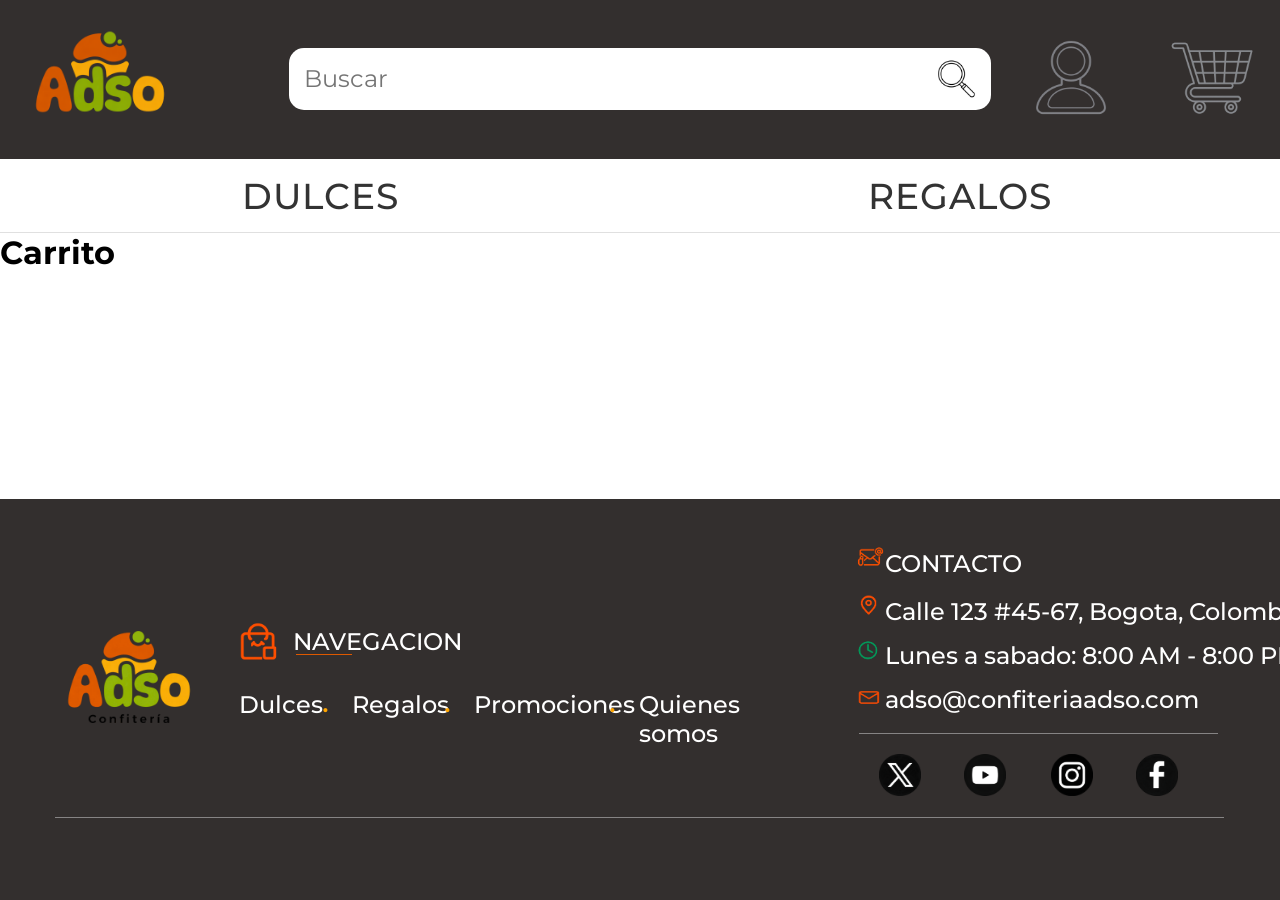
==== carrito/carrito.html @ a04c8913 "agregando todas las pantallas" ====
﻿<!DOCTYPE html>
<html lang="es">
<head>
    <meta charset="UTF-8">
    <meta name="viewport" content="width=device-width, initial-scale=1.0">
    <link rel="stylesheet" href="style.css">
    <title>Carrito</title>
</head>
<body>
    <header class="header">
        <a href="" class="logo">
            <img src="../logo.png" alt="Logo ADSO">
        </a>
        <div class="busqueda">
            <input type="text" placeholder="Buscar">
            <button class="btn-buscar">
                <img src="../lupa.png" alt="lupa">
            </button>
        </div>
        <div class="iconos">
            <a href="" class="perfil">
                <img src="../icono_perfil.png" alt="Perfil">
            </a>
            <a href="" class="carrito">
                <img src="../icono_carrito.png" alt="Carrito">
            </a>
        </div>
    </header>
    <div class="botones">
        <div class="dulces">
            <a href="">DULCES</a>
        </div>
        <div class="regalos">
            <a href="">REGALOS</a>
        </div>
    </div>
    <div class="imagen-fondo">
    <div>
    <main>
        <h1>Carrito</h1>
    </main>
    </div>
    </div>
    <footer class="footer">
        <div class="logo-footer">
            <img src="../logo_footer.png" alt="logo">
        </div>
        <div class="navegacion-footer">
            <img src="../navegacion_footer.jpg" alt="navegacion">
        </div>
        <div class="linea1"></div>
        <div>
            <h2 class="navegacion-titulo">NAVEGACION</h2>
        </div>
        <div class="enlaces">
            <a class="dulces-link" href="">Dulces</a>
            <div class="punto1"><h2><span>.</span></h2></div>
            <a class="dulces-link2" href="">Regalos</a>
            <div class="punto2"><h2><span>.</span></h2></div>
            <a class="dulces-link3" href="">Promociones</a>
            <div class="punto3"><h2><span>.</span></h2></div>
            <a class="dulces-link4" href="">Quienes somos</a>
        </div>
        <div class="referencias">
            <div><img src="../icono_contacto.png" alt="icono_contacto"></div>
            <h2 class="contacto">CONTACTO</h2>
            <div><img src="../icono_direccion.png" alt="icono_direccion"></div>
            <h2 class="direccion">Calle 123 #45-67, Bogota, Colombia</h2>
            <div><img src="../icono_horario.png" alt="icono_horario"></div>
            <h2 class="horario">Lunes a sabado: 8:00 AM - 8:00 PM</h2>
            <div><img src="../icono_correo.png" alt="icono_correo"></div>
            <a class="correo" href="mailto:adso@gmail.com">adso@confiteriaadso.com</a>
        </div>
        <div class="linea2"></div>
        <div class="iconos-footer">
            <div class="fondo_icono"></div>
            <a href="#"><img src="../icono_twitter.png" alt="twitter"></a>
            <div class="fondo_icono"></div>
            <a href="#"><img src="../icono_youtube.png" alt="youtube"></a>
            <div class="fondo_icono"></div>
            <a href="#"><img src="../icono_instagram.png" alt="instagram"></a>
            <div class="fondo_icono"></div>
            <a href="#"><img src="../icono_facebook.png" alt="facebook"></a>
        </div>
        <div class="linea3"></div>
    </footer>
    <footer class="footer-mobile">
        <div class="footer-mobile-logo">
            <img src="../logo_footer.png" alt="logo">
        </div>
        <div class="footer-mobile-nav">
            <h3>NAVEGACION</h3>
            <div class="footer-mobile-links">
                <a href="">Dulces</a>
                <a href="">Regalos</a>
                <a href="">Promociones</a>
                <a href="">Quienes somos</a>
            </div>
        </div>
        <div class="footer-mobile-contacto">
            <h3>CONTACTO</h3>
            <p>Calle 123 #45-67, Bogota, Colombia</p>
            <p>Lunes a sabado: 8:00 AM - 8:00 PM</p>
            <a href="mailto:adso@gmail.com">adso@confiteriaadso.com</a>
        </div>
        <div class="footer-mobile-redes">
            <a href="#"><img src="../icono_twitter.png" alt="twitter"></a>
            <a href="#"><img src="../icono_youtube.png" alt="youtube"></a>
            <a href="#"><img src="../icono_instagram.png" alt="instagram"></a>
            <a href="#"><img src="../icono_facebook.png" alt="facebook"></a>
        </div>
    </footer>
</body>
</html>
---- carrito/style.css ----
﻿@import url('../style.css');

/* Estilos propios de carrito */
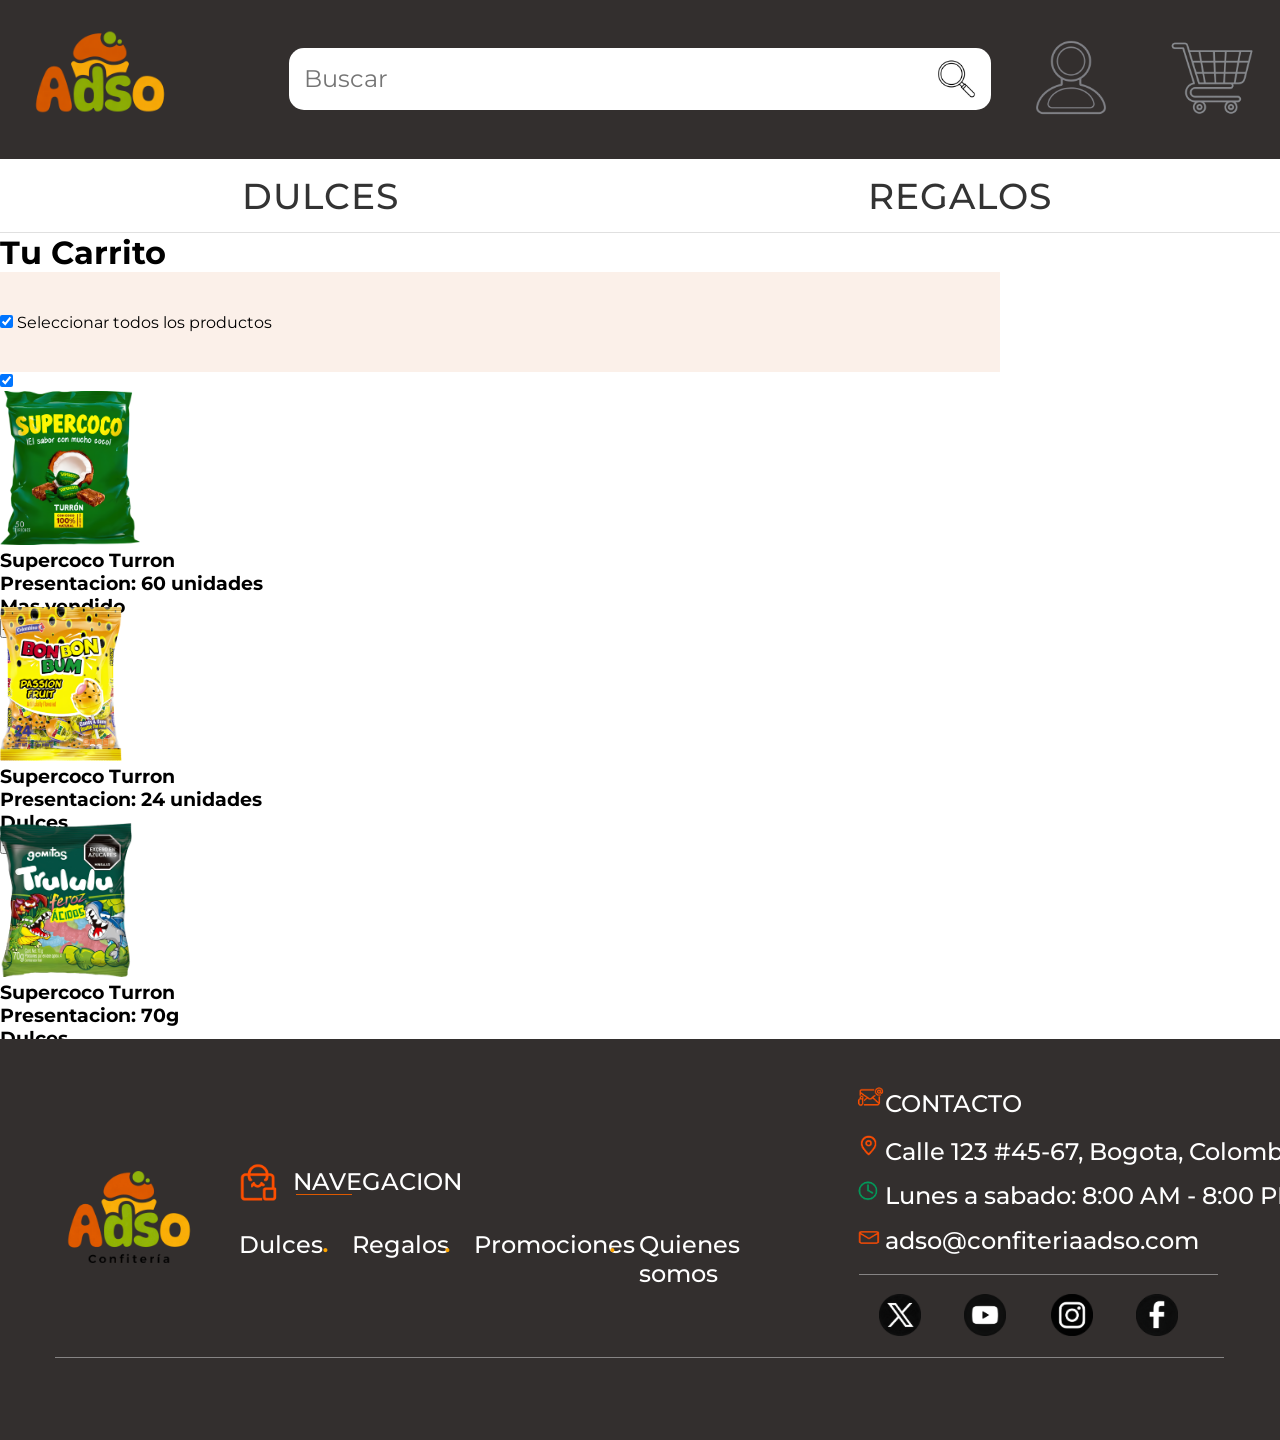
==== commit 901c63ca: "Mejore la parte del carrito" ====
--- a/carrito/carrito.html
+++ b/carrito/carrito.html
@@ -36,8 +36,69 @@
     </div>
     <div class="imagen-fondo">
     <div>
-    <main>
-        <h1>Carrito</h1>
+    <main class="carrito-main">
+        <h1>Tu Carrito</h1>
+        <div class="seleccion-productos">
+            <div>
+                <input type="checkbox" id="seleccion-productos" name="seleccion-productos" checked />
+                <label for="seleccion-productos">Seleccionar todos los productos</label>
+            </div>
+        </div>
+
+        <div class="carrito-productos">
+            <input type="checkbox" id="producto1" name="producto1" checked />
+            <div class="producto">
+                <img src="../supercoco (1).png" alt="producto1">
+
+                <div class="producto-info">
+                    <h3>Supercoco Turron</h3>
+                    <h3>Presentacion: 60 unidades</h3>
+                    <h3>Mas vendido</h3>
+                    <div class="producto-cantidad">
+                        <button class="btn-menos">-</button>
+                        <span class="cantidad">1</span>
+                        <button class="btn-menos">+</button>
+                    </div>
+                    
+                </div>
+            </div>
+
+            <div class="producto">
+                <img src="../bonbonbum(passion_fruit).png" alt="producto1">
+
+                <div class="producto-info">
+                    <h3>Supercoco Turron</h3>
+                    <h3>Presentacion: 24 unidades</h3>
+                    <h3>Dulces</h3>
+                    <div class="producto-cantidad">
+                        <button class="btn-menos">-</button>
+                        <span class="cantidad">1</span>
+                        <button class="btn-menos">+</button>
+                    </div>
+                    
+                </div>
+            </div>
+
+            <div class="producto">
+                <img src="../trululu.png" alt="producto1">
+
+                <div class="producto-info">
+                    <h3>Supercoco Turron</h3>
+                    <h3>Presentacion: 70g</h3>
+                    <h3>Dulces</h3>
+                    <div class="producto-cantidad">
+                        <button class="btn-menos">-</button>
+                        <span class="cantidad">1</span>
+                        <button class="btn-menos">+</button>
+                    </div>
+                    
+                </div>
+            </div>
+        </div>
+
+        <div class="producto1"> 
+
+        </div>
     </main>
     </div>
     </div>
--- a/carrito/style.css
+++ b/carrito/style.css
@@ -1,3 +1,27 @@
 ﻿@import url('../style.css');
 
 /* Estilos propios de carrito */
+
+.carrito-main{
+
+}
+
+.seleccion-productos{
+    width: 1000px;
+    height: 100px;
+    background-color: #FBF0E9;
+    display: flex;
+    flex-direction: column;
+    justify-content: center;
+}
+
+.carrito-productos img{
+    height: 154px;
+    width: auto;
+}
+
+.producto{
+    background-color: white;
+    width: 1000px;
+    height: 216px;
+}
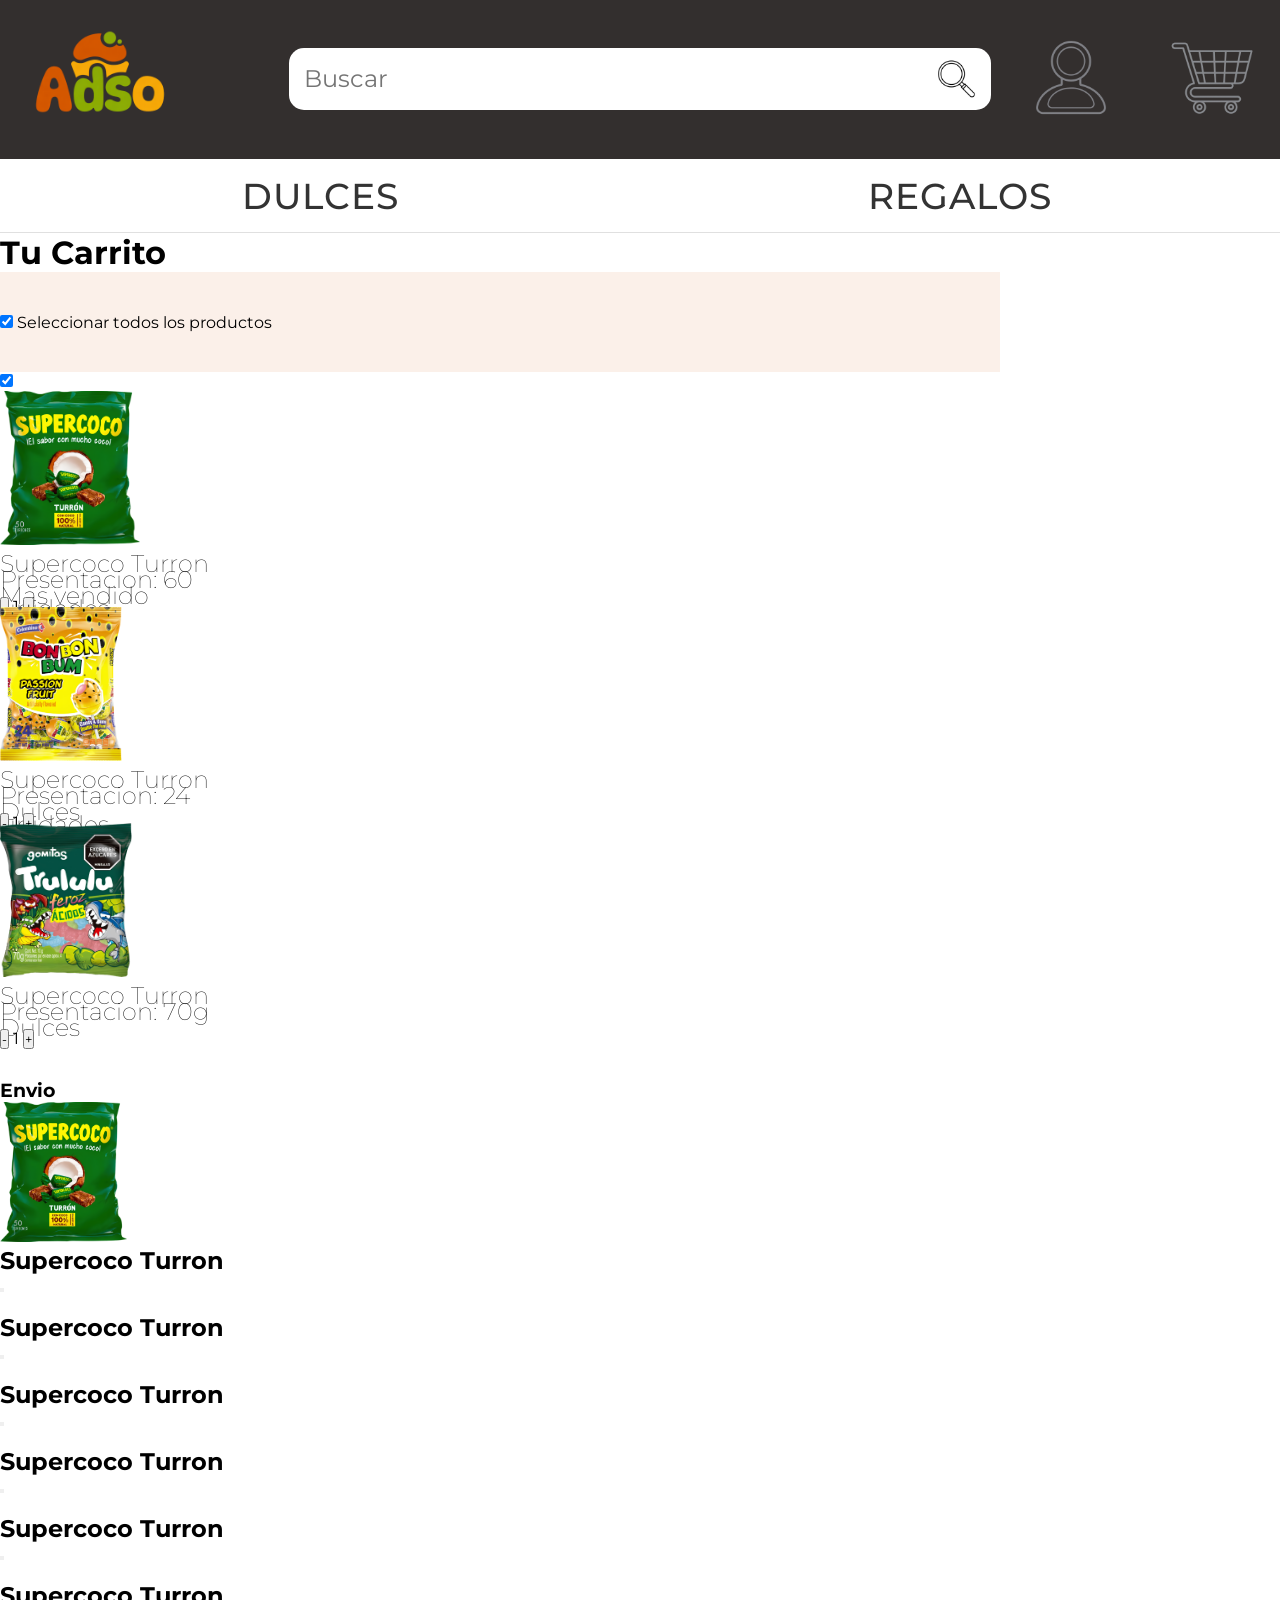
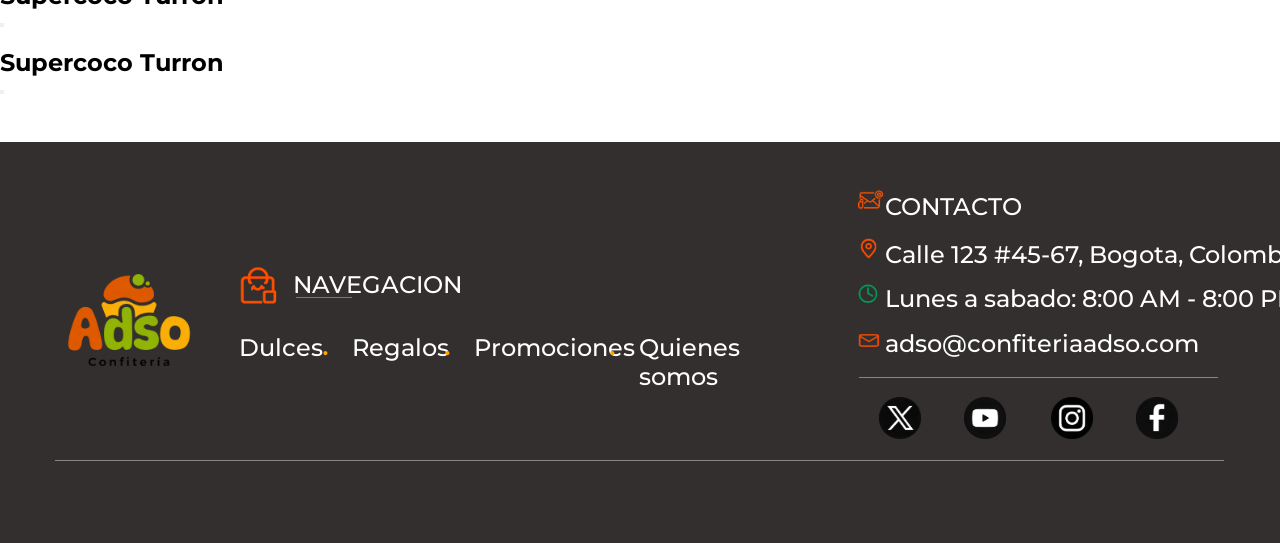
==== commit fdd62f78: "agregando la parte de cada pantalla" ====
--- a/carrito/carrito.html
+++ b/carrito/carrito.html
@@ -48,8 +48,8 @@
         <div class="carrito-productos">
             <input type="checkbox" id="producto1" name="producto1" checked />
             <div class="producto">
+                
                 <img src="../supercoco (1).png" alt="producto1">
-
                 <div class="producto-info">
                     <h3>Supercoco Turron</h3>
                     <h3>Presentacion: 60 unidades</h3>
@@ -94,11 +94,91 @@
                     
                 </div>
             </div>
-        </div>
-
-        <div class="producto1"> 
-
-        </div>
+            <div class="espacio">
+            </div>
+
+            <div class="espacio">
+            </div>
+
+            <div class="envio">
+
+            </div>
+
+        </div>
+
+        <div class="resumen-compra">
+
+            <div class="icono-bus">
+
+            </div>
+
+            <h3>Envio</h3>
+            <h3></h3>
+
+        </div>
+
+        <div class="aviso-compra">
+            <h3>
+
+            </h3>
+        </div>
+        
+
+        <div class="productos-agregar">
+
+
+            <div class="producto-agregar">
+                <img src="../supercoco (1).png" alt="">
+                <h2>Supercoco Turron</h2>
+                <button></button>
+            </div>
+
+            
+            <div class="producto-agregar">
+                <img src="../" alt="">
+                <h2>Supercoco Turron</h2>
+                <button></button>
+            </div>
+
+            
+            <div class="producto-agregar">
+                <img src="" alt="">
+                <h2>Supercoco Turron</h2>
+                <button></button>
+            </div>
+
+            
+            <div class="producto-agregar">
+                <img src="" alt="">
+                <h2>Supercoco Turron</h2>
+                <button></button>
+            </div>
+
+            
+            <div class="producto-agregar">
+                <img src="" alt="">
+                <h2>Supercoco Turron</h2>
+                <button></button>
+            </div>
+
+            
+            <div class="producto-agregar">
+                <img src="" alt="">
+                <h2>Supercoco Turron</h2>
+                <button></button>
+            </div>
+
+            
+            <div class="producto-agregar">
+                <img src="" alt="">
+                <h2>Supercoco Turron</h2>
+                <button></button>
+            </div>
+
+
+        </div>
+
+
     </main>
     </div>
     </div>
--- a/carrito/style.css
+++ b/carrito/style.css
@@ -2,9 +2,7 @@
 
 /* Estilos propios de carrito */
 
-.carrito-main{
 
-}
 
 .seleccion-productos{
     width: 1000px;
@@ -13,6 +11,7 @@
     display: flex;
     flex-direction: column;
     justify-content: center;
+    
 }
 
 .carrito-productos img{
@@ -24,4 +23,28 @@
     background-color: white;
     width: 1000px;
     height: 216px;
+}
+
+.producto-info h3{
+    width: 217px;
+    height: 16px;
+    font-size: 24px;
+    font-weight: lighter;
+}
+
+.espacio{
+    height: 20px;
+    width: auto;
+}
+
+.productos-agregar{
+    background-color: white;
+    width: 1000px;
+    height: 640px;
+    display: block;
+}
+
+.producto-agregar img{
+    height: 140px;
+    width: auto;
 }
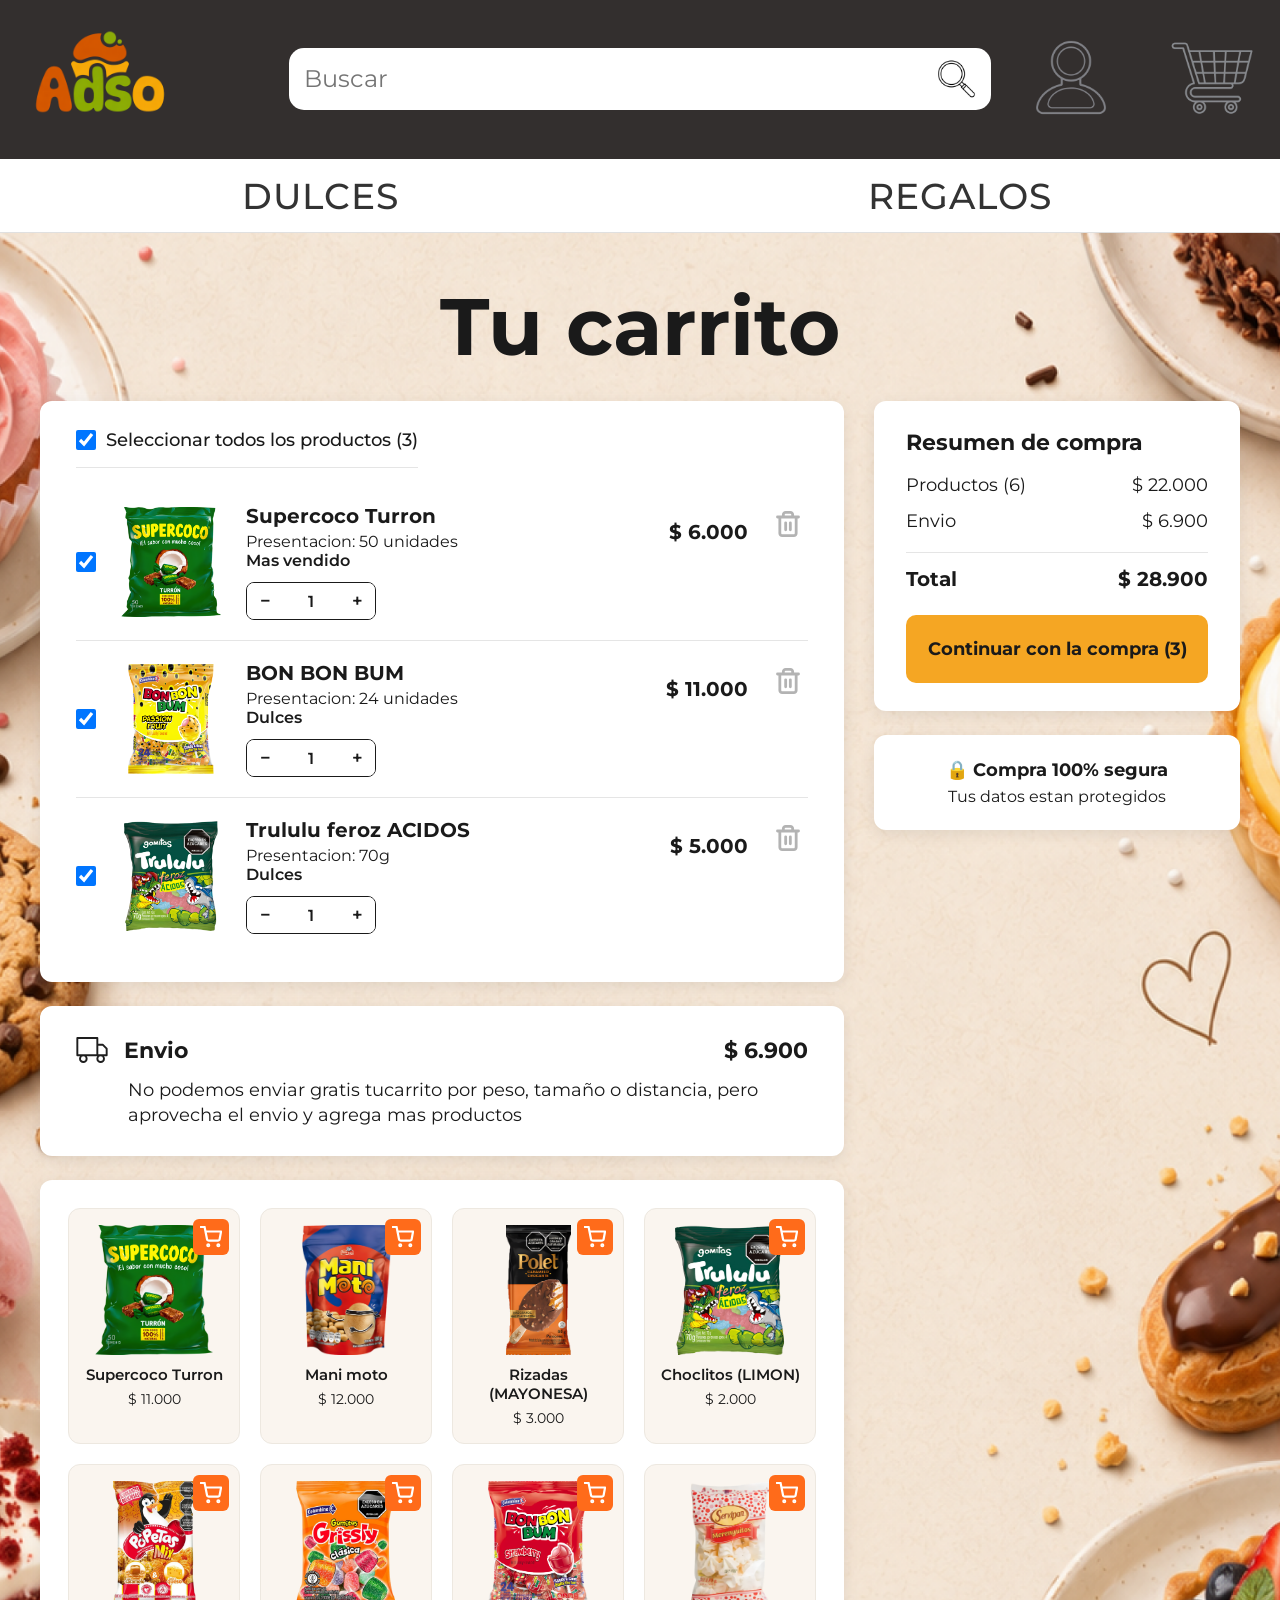
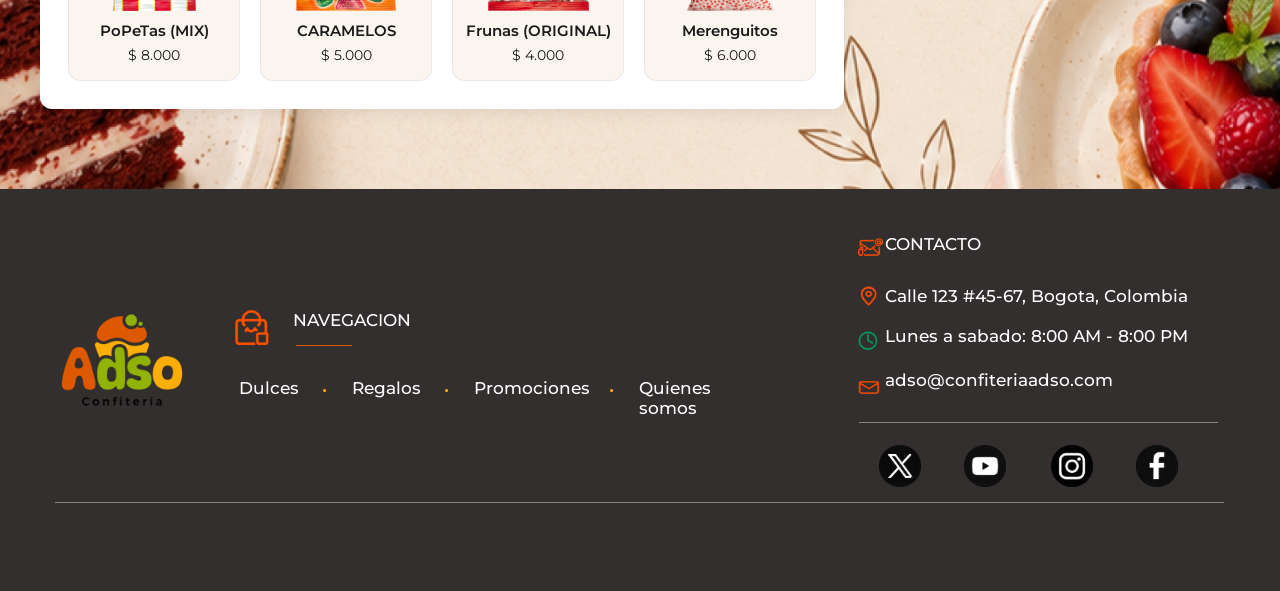
==== commit 1cb15d68: "ultimos arreglos" ====
--- a/carrito/carrito.html
+++ b/carrito/carrito.html
@@ -4,11 +4,11 @@
     <meta charset="UTF-8">
     <meta name="viewport" content="width=device-width, initial-scale=1.0">
     <link rel="stylesheet" href="style.css">
-    <title>Carrito</title>
+    <title>Tu carrito</title>
 </head>
 <body>
     <header class="header">
-        <a href="" class="logo">
+        <a href="../index.html" class="logo">
             <img src="../logo.png" alt="Logo ADSO">
         </a>
         <div class="busqueda">
@@ -18,170 +18,215 @@
             </button>
         </div>
         <div class="iconos">
-            <a href="" class="perfil">
+            <a href="../login/login.html" class="perfil">
                 <img src="../icono_perfil.png" alt="Perfil">
             </a>
-            <a href="" class="carrito">
+            <a href="carrito.html" class="carrito">
                 <img src="../icono_carrito.png" alt="Carrito">
             </a>
         </div>
     </header>
     <div class="botones">
         <div class="dulces">
-            <a href="">DULCES</a>
+            <a href="../index.html">DULCES</a>
         </div>
         <div class="regalos">
-            <a href="">REGALOS</a>
+            <a href="../regalos/regalos.html">REGALOS</a>
         </div>
     </div>
-    <div class="imagen-fondo">
-    <div>
-    <main class="carrito-main">
-        <h1>Tu Carrito</h1>
-        <div class="seleccion-productos">
-            <div>
-                <input type="checkbox" id="seleccion-productos" name="seleccion-productos" checked />
-                <label for="seleccion-productos">Seleccionar todos los productos</label>
+
+    <div class="ct-fondo">
+        <h1 class="ct-titulo">Tu carrito</h1>
+
+        <main class="ct-main">
+            <div class="ct-col-izq">
+                <section class="ct-card ct-card-productos">
+                    <label class="ct-check-todos">
+                        <input type="checkbox" id="ct-todos" checked>
+                        <span>Seleccionar todos los productos (3)</span>
+                    </label>
+
+                    <ul class="ct-lista-productos">
+                        <li class="ct-producto">
+                            <label class="ct-check">
+                                <input type="checkbox" checked>
+                            </label>
+                            <div class="ct-prod-img">
+                                <img src="../supercoco (1).png" alt="Supercoco Turron">
+                            </div>
+                            <div class="ct-prod-info">
+                                <h3>Supercoco Turron</h3>
+                                <p>Presentacion: 50 unidades</p>
+                                <p class="ct-prod-tag">Mas vendido</p>
+                            </div>
+                            <div class="ct-prod-precio">$ 6.000</div>
+                            <div class="ct-cantidad">
+                                <button type="button" aria-label="Restar">−</button>
+                                <span>1</span>
+                                <button type="button" aria-label="Sumar">+</button>
+                            </div>
+                            <button class="ct-btn-trash" aria-label="Eliminar">
+                                <img src="../ct-icon-trash.svg" alt="" width="28" height="28">
+                            </button>
+                        </li>
+
+                        <li class="ct-producto">
+                            <label class="ct-check">
+                                <input type="checkbox" checked>
+                            </label>
+                            <div class="ct-prod-img">
+                                <img src="../bonbonbum(passion_fruit).png" alt="BON BON BUM">
+                            </div>
+                            <div class="ct-prod-info">
+                                <h3>BON BON BUM</h3>
+                                <p>Presentacion: 24 unidades</p>
+                                <p class="ct-prod-tag">Dulces</p>
+                            </div>
+                            <div class="ct-prod-precio">$ 11.000</div>
+                            <div class="ct-cantidad">
+                                <button type="button" aria-label="Restar">−</button>
+                                <span>1</span>
+                                <button type="button" aria-label="Sumar">+</button>
+                            </div>
+                            <button class="ct-btn-trash" aria-label="Eliminar">
+                                <img src="../ct-icon-trash.svg" alt="" width="28" height="28">
+                            </button>
+                        </li>
+
+                        <li class="ct-producto">
+                            <label class="ct-check">
+                                <input type="checkbox" checked>
+                            </label>
+                            <div class="ct-prod-img">
+                                <img src="../trululu.png" alt="Trululu feroz ACIDOS">
+                            </div>
+                            <div class="ct-prod-info">
+                                <h3>Trululu feroz ACIDOS</h3>
+                                <p>Presentacion: 70g</p>
+                                <p class="ct-prod-tag">Dulces</p>
+                            </div>
+                            <div class="ct-prod-precio">$ 5.000</div>
+                            <div class="ct-cantidad">
+                                <button type="button" aria-label="Restar">−</button>
+                                <span>1</span>
+                                <button type="button" aria-label="Sumar">+</button>
+                            </div>
+                            <button class="ct-btn-trash" aria-label="Eliminar">
+                                <img src="../ct-icon-trash.svg" alt="" width="28" height="28">
+                            </button>
+                        </li>
+                    </ul>
+                </section>
+
+                <section class="ct-card ct-card-envio">
+                    <div class="ct-envio-top">
+                        <span class="ct-envio-icono" aria-hidden="true">
+                            <img src="../mp-icon-truck.svg" alt="" width="32" height="32">
+                        </span>
+                        <span class="ct-envio-label">Envio</span>
+                        <span class="ct-envio-precio">$ 6.900</span>
+                    </div>
+                    <p class="ct-envio-msg">No podemos enviar gratis tucarrito por peso, tamaño o distancia, pero aprovecha el envio y agrega mas productos</p>
+                </section>
+
+                <section class="ct-card ct-card-sugeridos">
+                    <div class="ct-sugeridos-grid">
+                        <article class="ct-sugerido">
+                            <div class="ct-sug-img"><img src="../supercoco (1).png" alt="Supercoco Turron"></div>
+                            <p class="ct-sug-nombre">Supercoco Turron</p>
+                            <p class="ct-sug-precio">$ 11.000</p>
+                            <button class="ct-sug-cart" aria-label="Agregar al carrito">
+                                <img src="../ct-icon-cart.svg" alt="" width="22" height="22">
+                            </button>
+                        </article>
+
+                        <article class="ct-sugerido">
+                            <div class="ct-sug-img"><img src="../mani_moto.png" alt="Mani moto"></div>
+                            <p class="ct-sug-nombre">Mani moto</p>
+                            <p class="ct-sug-precio">$ 12.000</p>
+                            <button class="ct-sug-cart" aria-label="Agregar al carrito">
+                                <img src="../ct-icon-cart.svg" alt="" width="22" height="22">
+                            </button>
+                        </article>
+
+                        <article class="ct-sugerido">
+                            <div class="ct-sug-img"><img src="../polet.png" alt="Rizadas (MAYONESA)"></div>
+                            <p class="ct-sug-nombre">Rizadas (MAYONESA)</p>
+                            <p class="ct-sug-precio">$ 3.000</p>
+                            <button class="ct-sug-cart" aria-label="Agregar al carrito">
+                                <img src="../ct-icon-cart.svg" alt="" width="22" height="22">
+                            </button>
+                        </article>
+
+                        <article class="ct-sugerido">
+                            <div class="ct-sug-img"><img src="../trululu.png" alt="Choclitos (LIMON)"></div>
+                            <p class="ct-sug-nombre">Choclitos (LIMON)</p>
+                            <p class="ct-sug-precio">$ 2.000</p>
+                            <button class="ct-sug-cart" aria-label="Agregar al carrito">
+                                <img src="../ct-icon-cart.svg" alt="" width="22" height="22">
+                            </button>
+                        </article>
+
+                        <article class="ct-sugerido">
+                            <div class="ct-sug-img"><img src="../popetas(mix).png" alt="PoPeTas (MIX)"></div>
+                            <p class="ct-sug-nombre">PoPeTas (MIX)</p>
+                            <p class="ct-sug-precio">$ 8.000</p>
+                            <button class="ct-sug-cart" aria-label="Agregar al carrito">
+                                <img src="../ct-icon-cart.svg" alt="" width="22" height="22">
+                            </button>
+                        </article>
+
+                        <article class="ct-sugerido">
+                            <div class="ct-sug-img"><img src="../gomitas(grisly).png" alt="CARAMELOS"></div>
+                            <p class="ct-sug-nombre">CARAMELOS</p>
+                            <p class="ct-sug-precio">$ 5.000</p>
+                            <button class="ct-sug-cart" aria-label="Agregar al carrito">
+                                <img src="../ct-icon-cart.svg" alt="" width="22" height="22">
+                            </button>
+                        </article>
+
+                        <article class="ct-sugerido">
+                            <div class="ct-sug-img"><img src="../bonbonbum.png" alt="Frunas (ORIGINAL)"></div>
+                            <p class="ct-sug-nombre">Frunas (ORIGINAL)</p>
+                            <p class="ct-sug-precio">$ 4.000</p>
+                            <button class="ct-sug-cart" aria-label="Agregar al carrito">
+                                <img src="../ct-icon-cart.svg" alt="" width="22" height="22">
+                            </button>
+                        </article>
+
+                        <article class="ct-sugerido">
+                            <div class="ct-sug-img"><img src="../merenguitos.png" alt="Merenguitos"></div>
+                            <p class="ct-sug-nombre">Merenguitos</p>
+                            <p class="ct-sug-precio">$ 6.000</p>
+                            <button class="ct-sug-cart" aria-label="Agregar al carrito">
+                                <img src="../ct-icon-cart.svg" alt="" width="22" height="22">
+                            </button>
+                        </article>
+                    </div>
+                </section>
             </div>
-        </div>
-
-        <div class="carrito-productos">
-            <input type="checkbox" id="producto1" name="producto1" checked />
-            <div class="producto">
-                
-                <img src="../supercoco (1).png" alt="producto1">
-                <div class="producto-info">
-                    <h3>Supercoco Turron</h3>
-                    <h3>Presentacion: 60 unidades</h3>
-                    <h3>Mas vendido</h3>
-                    <div class="producto-cantidad">
-                        <button class="btn-menos">-</button>
-                        <span class="cantidad">1</span>
-                        <button class="btn-menos">+</button>
-                    </div>
-                    
-                </div>
-            </div>
-
-            <div class="producto">
-                <img src="../bonbonbum(passion_fruit).png" alt="producto1">
-
-                <div class="producto-info">
-                    <h3>Supercoco Turron</h3>
-                    <h3>Presentacion: 24 unidades</h3>
-                    <h3>Dulces</h3>
-                    <div class="producto-cantidad">
-                        <button class="btn-menos">-</button>
-                        <span class="cantidad">1</span>
-                        <button class="btn-menos">+</button>
-                    </div>
-                    
-                </div>
-            </div>
-
-            <div class="producto">
-                <img src="../trululu.png" alt="producto1">
-
-                <div class="producto-info">
-                    <h3>Supercoco Turron</h3>
-                    <h3>Presentacion: 70g</h3>
-                    <h3>Dulces</h3>
-                    <div class="producto-cantidad">
-                        <button class="btn-menos">-</button>
-                        <span class="cantidad">1</span>
-                        <button class="btn-menos">+</button>
-                    </div>
-                    
-                </div>
-            </div>
-            <div class="espacio">
-            </div>
-
-            <div class="espacio">
-            </div>
-
-            <div class="envio">
-
-            </div>
-
-        </div>
-
-        <div class="resumen-compra">
-
-            <div class="icono-bus">
-
-            </div>
-
-            <h3>Envio</h3>
-            <h3></h3>
-
-        </div>
-
-        <div class="aviso-compra">
-            <h3>
-
-            </h3>
-        </div>
-        
-
-        <div class="productos-agregar">
-
-
-            <div class="producto-agregar">
-                <img src="../supercoco (1).png" alt="">
-                <h2>Supercoco Turron</h2>
-                <button></button>
-            </div>
-
-            
-            <div class="producto-agregar">
-                <img src="../" alt="">
-                <h2>Supercoco Turron</h2>
-                <button></button>
-            </div>
-
-            
-            <div class="producto-agregar">
-                <img src="" alt="">
-                <h2>Supercoco Turron</h2>
-                <button></button>
-            </div>
-
-            
-            <div class="producto-agregar">
-                <img src="" alt="">
-                <h2>Supercoco Turron</h2>
-                <button></button>
-            </div>
-
-            
-            <div class="producto-agregar">
-                <img src="" alt="">
-                <h2>Supercoco Turron</h2>
-                <button></button>
-            </div>
-
-            
-            <div class="producto-agregar">
-                <img src="" alt="">
-                <h2>Supercoco Turron</h2>
-                <button></button>
-            </div>
-
-            
-            <div class="producto-agregar">
-                <img src="" alt="">
-                <h2>Supercoco Turron</h2>
-                <button></button>
-            </div>
-
-
-        </div>
-
-
-    </main>
+
+            <aside class="ct-col-der">
+                <section class="ct-card ct-card-resumen">
+                    <h2 class="ct-resumen-titulo">Resumen de compra</h2>
+
+                    <ul class="ct-resumen-lineas">
+                        <li><span>Productos (6)</span><span>$ 22.000</span></li>
+                        <li><span>Envio</span><span>$ 6.900</span></li>
+                        <li class="ct-resumen-total"><span>Total</span><span>$ 28.900</span></li>
+                    </ul>
+
+                    <button class="ct-btn-continuar">Continuar con la compra (3)</button>
+                </section>
+
+                <section class="ct-card ct-card-segura">
+                    <p class="ct-segura-titulo"><span aria-hidden="true">🔒</span> Compra 100% segura</p>
+                    <p class="ct-segura-msg">Tus datos estan protegidos</p>
+                </section>
+            </aside>
+        </main>
     </div>
-    </div>
+
     <footer class="footer">
         <div class="logo-footer">
             <img src="../logo_footer.png" alt="logo">
@@ -194,13 +239,13 @@
             <h2 class="navegacion-titulo">NAVEGACION</h2>
         </div>
         <div class="enlaces">
-            <a class="dulces-link" href="">Dulces</a>
+            <a class="dulces-link" href="../index.html">Dulces</a>
             <div class="punto1"><h2><span>.</span></h2></div>
-            <a class="dulces-link2" href="">Regalos</a>
+            <a class="dulces-link2" href="../regalos/regalos.html">Regalos</a>
             <div class="punto2"><h2><span>.</span></h2></div>
             <a class="dulces-link3" href="">Promociones</a>
             <div class="punto3"><h2><span>.</span></h2></div>
-            <a class="dulces-link4" href="">Quienes somos</a>
+            <a class="dulces-link4" href="../quienes_somos/quienes_somos.html">Quienes somos</a>
         </div>
         <div class="referencias">
             <div><img src="../icono_contacto.png" alt="icono_contacto"></div>
@@ -210,7 +255,7 @@
             <div><img src="../icono_horario.png" alt="icono_horario"></div>
             <h2 class="horario">Lunes a sabado: 8:00 AM - 8:00 PM</h2>
             <div><img src="../icono_correo.png" alt="icono_correo"></div>
-            <a class="correo" href="mailto:adso@gmail.com">adso@confiteriaadso.com</a>
+            <a class="correo" href="mailto:adso@confiteriaadso.com">adso@confiteriaadso.com</a>
         </div>
         <div class="linea2"></div>
         <div class="iconos-footer">
@@ -232,17 +277,17 @@
         <div class="footer-mobile-nav">
             <h3>NAVEGACION</h3>
             <div class="footer-mobile-links">
-                <a href="">Dulces</a>
-                <a href="">Regalos</a>
+                <a href="../index.html">Dulces</a>
+                <a href="../regalos/regalos.html">Regalos</a>
                 <a href="">Promociones</a>
-                <a href="">Quienes somos</a>
+                <a href="../quienes_somos/quienes_somos.html">Quienes somos</a>
             </div>
         </div>
         <div class="footer-mobile-contacto">
             <h3>CONTACTO</h3>
             <p>Calle 123 #45-67, Bogota, Colombia</p>
             <p>Lunes a sabado: 8:00 AM - 8:00 PM</p>
-            <a href="mailto:adso@gmail.com">adso@confiteriaadso.com</a>
+            <a href="mailto:adso@confiteriaadso.com">adso@confiteriaadso.com</a>
         </div>
         <div class="footer-mobile-redes">
             <a href="#"><img src="../icono_twitter.png" alt="twitter"></a>
@@ -253,10 +298,3 @@
     </footer>
 </body>
 </html>
-
-
-
-
-
-
-
--- a/carrito/style.css
+++ b/carrito/style.css
@@ -1,50 +1,596 @@
 ﻿@import url('../style.css');
 
-/* Estilos propios de carrito */
-
-
-
-.seleccion-productos{
-    width: 1000px;
-    height: 100px;
-    background-color: #FBF0E9;
+/* =========================================
+   CARRITO - fondo
+   ========================================= */
+
+.ct-fondo {
+    width: 100%;
+    background-image: url('../carrito-background.png');
+    background-size: cover;
+    background-position: center;
+    background-repeat: no-repeat;
+    min-height: calc(100vh - 233px);
+    padding: 20px 0 80px;
+}
+
+.ct-titulo {
+    font-size: 80px;
+    font-weight: 700;
+    color: #1a1a1a;
+    text-align: center;
+    margin: 30px 0 30px;
+    line-height: 1.1;
+}
+
+/* =========================================
+   LAYOUT PRINCIPAL
+   ========================================= */
+
+.ct-main {
+    max-width: 1700px;
+    margin: 0 auto;
+    padding: 0 40px;
+    display: grid;
+    grid-template-columns: 2.2fr 1fr;
+    gap: 30px;
+    align-items: start;
+}
+
+.ct-col-izq,
+.ct-col-der {
     display: flex;
     flex-direction: column;
-    justify-content: center;
-    
-}
-
-.carrito-productos img{
-    height: 154px;
-    width: auto;
-}
-
-.producto{
-    background-color: white;
-    width: 1000px;
-    height: 216px;
-}
-
-.producto-info h3{
-    width: 217px;
-    height: 16px;
-    font-size: 24px;
-    font-weight: lighter;
-}
-
-.espacio{
+    gap: 24px;
+}
+
+/* =========================================
+   CARDS BASE
+   ========================================= */
+
+.ct-card {
+    background: #ffffff;
+    border-radius: 12px;
+    padding: 28px 36px;
+    box-shadow: 0 4px 16px rgba(0, 0, 0, 0.08);
+}
+
+/* =========================================
+   CHECKBOX
+   ========================================= */
+
+.ct-check,
+.ct-check-todos {
+    display: inline-flex;
+    align-items: center;
+    gap: 10px;
+    cursor: pointer;
+    user-select: none;
+}
+
+.ct-check input[type="checkbox"],
+.ct-check-todos input[type="checkbox"] {
+    width: 20px;
     height: 20px;
-    width: auto;
-}
-
-.productos-agregar{
-    background-color: white;
-    width: 1000px;
-    height: 640px;
+    flex-shrink: 0;
+    cursor: pointer;
+}
+
+.ct-check-todos {
+    font-size: 18px;
+    color: #1a1a1a;
+    font-weight: 500;
+    padding-bottom: 16px;
+    border-bottom: 1px solid #e5e5e5;
+}
+
+/* =========================================
+   CARD PRODUCTOS
+   ========================================= */
+
+.ct-lista-productos {
+    list-style: none;
+    margin-top: 16px;
+}
+
+.ct-producto {
+    display: grid;
+    grid-template-columns: auto 110px 1fr auto auto;
+    grid-template-rows: auto auto;
+    grid-template-areas:
+        "check img info precio trash"
+        "check img cantidad . .";
+    align-items: start;
+    gap: 12px 20px;
+    padding: 20px 0;
+    border-bottom: 1px solid #e5e5e5;
+}
+
+.ct-producto .ct-check { grid-area: check; align-self: center; }
+.ct-producto .ct-prod-img { grid-area: img; align-self: center; }
+.ct-producto .ct-prod-info { grid-area: info; }
+.ct-producto .ct-prod-precio { grid-area: precio; align-self: center; text-align: right; margin-top: -10px; }
+.ct-producto .ct-cantidad { grid-area: cantidad; }
+.ct-producto .ct-btn-trash { grid-area: trash; align-self: start; }
+
+.ct-producto:last-child {
+    border-bottom: none;
+}
+
+.ct-prod-img {
+    width: 110px;
+    height: 110px;
+    background: #ffffff;
+    border-radius: 8px;
+    display: flex;
+    align-items: center;
+    justify-content: center;
+    overflow: hidden;
+}
+
+.ct-prod-img img {
+    width: 100%;
+    height: 100%;
+    object-fit: contain;
+}
+
+.ct-prod-info h3 {
+    font-size: 20px;
+    font-weight: 700;
+    color: #1a1a1a;
+    margin-bottom: 4px;
+}
+
+.ct-prod-info p {
+    font-size: 16px;
+    color: #1a1a1a;
+}
+
+.ct-prod-tag {
+    font-weight: 600;
+}
+
+.ct-prod-precio {
+    font-size: 20px;
+    font-weight: 700;
+    color: #1a1a1a;
+    text-align: right;
+}
+
+.ct-cantidad {
+    display: flex;
+    align-items: center;
+    gap: 0;
+    border: 1.5px solid #1a1a1a;
+    border-radius: 8px;
+    overflow: hidden;
+    width: 130px;
+}
+
+.ct-cantidad button {
+    background: #ffffff;
+    border: none;
+    width: 36px;
+    height: 36px;
+    font-size: 18px;
+    font-weight: 600;
+    color: #1a1a1a;
+    cursor: pointer;
+    display: flex;
+    align-items: center;
+    justify-content: center;
+}
+
+.ct-cantidad button:hover {
+    background: #f0f0f0;
+}
+
+.ct-cantidad span {
+    flex: 1;
+    text-align: center;
+    font-size: 16px;
+    font-weight: 600;
+    color: #1a1a1a;
+}
+
+.ct-btn-trash {
+    background: none;
+    border: none;
+    cursor: pointer;
+    padding: 6px;
+    display: inline-flex;
+    align-items: center;
+    justify-content: center;
+}
+
+.ct-btn-trash img {
     display: block;
-}
-
-.producto-agregar img{
-    height: 140px;
-    width: auto;
-}+    width: 28px;
+    height: 28px;
+}
+
+.ct-btn-trash:hover img {
+    opacity: 0.7;
+}
+
+/* =========================================
+   CARD ENVIO
+   ========================================= */
+
+.ct-envio-top {
+    display: flex;
+    align-items: center;
+    gap: 16px;
+    margin-bottom: 12px;
+}
+
+.ct-envio-icono {
+    display: inline-flex;
+    align-items: center;
+    justify-content: center;
+    flex-shrink: 0;
+}
+
+.ct-envio-icono img {
+    width: 32px;
+    height: 32px;
+    display: block;
+}
+
+.ct-envio-label {
+    font-size: 22px;
+    font-weight: 700;
+    color: #1a1a1a;
+    flex: 1;
+}
+
+.ct-envio-precio {
+    font-size: 22px;
+    font-weight: 700;
+    color: #1a1a1a;
+}
+
+.ct-envio-msg {
+    font-size: 18px;
+    line-height: 1.4;
+    color: #1a1a1a;
+    padding-left: 52px;
+}
+
+/* =========================================
+   CARD SUGERIDOS (grid 4x2)
+   ========================================= */
+
+.ct-card-sugeridos {
+    padding: 28px 28px;
+}
+
+.ct-sugeridos-grid {
+    display: grid;
+    grid-template-columns: repeat(4, 1fr);
+    gap: 20px;
+}
+
+.ct-sugerido {
+    background: #faf5ef;
+    border-radius: 12px;
+    padding: 16px 12px;
+    display: flex;
+    flex-direction: column;
+    align-items: center;
+    text-align: center;
+    gap: 6px;
+    position: relative;
+    border: 1px solid #ede8e0;
+}
+
+.ct-sug-img {
+    width: 100%;
+    height: 130px;
+    display: flex;
+    align-items: center;
+    justify-content: center;
+    overflow: hidden;
+    border-radius: 6px;
+}
+
+.ct-sug-img img {
+    max-width: 100%;
+    max-height: 100%;
+    object-fit: contain;
+}
+
+.ct-sug-placeholder {
+    background: #f0e0d0;
+    color: #8b6f47;
+    font-size: 16px;
+    font-weight: 700;
+    text-align: center;
+    line-height: 1.1;
+    display: flex;
+    align-items: center;
+    justify-content: center;
+    padding: 8px;
+}
+
+.ct-sug-nombre {
+    font-size: 15px;
+    font-weight: 600;
+    color: #1a1a1a;
+    margin-top: 4px;
+}
+
+.ct-sug-precio {
+    font-size: 14px;
+    color: #1a1a1a;
+}
+
+.ct-sug-cart {
+    position: absolute;
+    top: 10px;
+    right: 10px;
+    width: 36px;
+    height: 36px;
+    background: #ff6b1a;
+    border: none;
+    border-radius: 6px;
+    cursor: pointer;
+    display: flex;
+    align-items: center;
+    justify-content: center;
+    transition: background 0.2s;
+}
+
+.ct-sug-cart:hover {
+    background: #e55a0f;
+}
+
+.ct-sug-cart img {
+    width: 22px;
+    height: 22px;
+    display: block;
+}
+
+/* =========================================
+   CARD RESUMEN (derecha)
+   ========================================= */
+
+.ct-card-resumen {
+    padding: 28px 32px;
+}
+
+.ct-resumen-titulo {
+    font-size: 22px;
+    font-weight: 700;
+    color: #1a1a1a;
+    margin-bottom: 18px;
+}
+
+.ct-resumen-lineas {
+    list-style: none;
+    display: flex;
+    flex-direction: column;
+    gap: 14px;
+    margin-bottom: 24px;
+}
+
+.ct-resumen-lineas li {
+    display: flex;
+    justify-content: space-between;
+    font-size: 18px;
+    color: #1a1a1a;
+}
+
+.ct-resumen-total {
+    font-size: 20px !important;
+    font-weight: 700;
+    padding-top: 14px;
+    border-top: 1px solid #e5e5e5;
+    margin-top: 6px;
+}
+
+.ct-btn-continuar {
+    width: 100%;
+    background: #f5a623;
+    color: #1a1a1a;
+    border: none;
+    border-radius: 10px;
+    height: 68px;
+    font-size: 18px;
+    font-weight: 700;
+    font-family: 'Montserrat', sans-serif;
+    cursor: pointer;
+    transition: background 0.2s;
+}
+
+.ct-btn-continuar:hover {
+    background: #e09518;
+}
+
+/* =========================================
+   CARD SEGURA
+   ========================================= */
+
+.ct-card-segura {
+    text-align: center;
+    padding: 24px 32px;
+}
+
+.ct-segura-titulo {
+    font-size: 18px;
+    font-weight: 700;
+    color: #1a1a1a;
+    margin-bottom: 6px;
+}
+
+.ct-segura-msg {
+    font-size: 16px;
+    color: #1a1a1a;
+}
+
+/* responsive - tablet (max 1024px) */
+
+@media (max-width: 1024px) {
+
+    .ct-titulo {
+        font-size: 56px;
+    }
+
+    .ct-main {
+        grid-template-columns: 1fr;
+        gap: 20px;
+    }
+
+    .ct-card {
+        padding: 24px 24px;
+    }
+
+    .ct-producto {
+        grid-template-columns: auto 90px 1fr auto auto;
+        grid-template-rows: auto auto;
+        grid-template-areas:
+            "check img info precio trash"
+            "check img cantidad . .";
+        align-items: start;
+        gap: 10px 14px;
+    }
+
+    .ct-producto .ct-check { grid-area: check; align-self: center; }
+    .ct-producto .ct-prod-img { grid-area: img; align-self: center; }
+    .ct-producto .ct-prod-info { grid-area: info; }
+    .ct-producto .ct-prod-precio { grid-area: precio; align-self: center; text-align: right; margin-top: 5px; }
+    .ct-producto .ct-cantidad { grid-area: cantidad; }
+    .ct-producto .ct-btn-trash { grid-area: trash; align-self: start; }
+
+    .ct-prod-img {
+        width: 90px;
+        height: 90px;
+    }
+
+    .ct-prod-info h3 {
+        font-size: 17px;
+    }
+
+    .ct-prod-info p {
+        font-size: 14px;
+    }
+
+    .ct-prod-precio {
+        font-size: 17px;
+    }
+
+    .ct-cantidad {
+        width: 110px;
+    }
+
+    .ct-sugeridos-grid {
+        grid-template-columns: repeat(2, 1fr);
+    }
+}
+
+/* responsive - phone (max 767px) */
+
+@media (max-width: 767px) {
+
+    .ct-fondo {
+        padding: 10px 0 40px;
+    }
+
+    .ct-main {
+        padding: 0 14px;
+        gap: 16px;
+    }
+
+    .ct-titulo {
+        font-size: 36px;
+        margin: 16px 0;
+    }
+
+    .ct-card {
+        padding: 18px 16px;
+        border-radius: 10px;
+    }
+
+    .ct-check-todos {
+        font-size: 15px;
+    }
+
+    .ct-producto {
+        grid-template-columns: auto 80px 1fr;
+        grid-template-areas:
+            "check img info"
+            "check img precio"
+            ".    .   cantidad"
+            "trash trash trash";
+        gap: 10px;
+        padding: 14px 0;
+    }
+
+    .ct-producto .ct-check { grid-area: check; }
+    .ct-producto .ct-prod-img { grid-area: img; }
+    .ct-producto .ct-prod-info { grid-area: info; }
+    .ct-producto .ct-prod-precio { grid-area: precio; text-align: left; }
+    .ct-producto .ct-cantidad { grid-area: cantidad; justify-self: start; }
+    .ct-producto .ct-btn-trash { grid-area: trash; justify-self: end; }
+
+    .ct-prod-img {
+        width: 80px;
+        height: 80px;
+    }
+
+    .ct-prod-info h3 {
+        font-size: 15px;
+    }
+
+    .ct-prod-info p {
+        font-size: 13px;
+    }
+
+    .ct-prod-precio {
+        font-size: 15px;
+    }
+
+    .ct-envio-top {
+        gap: 10px;
+    }
+
+    .ct-envio-label,
+    .ct-envio-precio {
+        font-size: 16px;
+    }
+
+    .ct-envio-msg {
+        font-size: 13px;
+        padding-left: 0;
+    }
+
+    .ct-sugeridos-grid {
+        grid-template-columns: repeat(2, 1fr);
+        gap: 12px;
+    }
+
+    .ct-sug-img {
+        height: 100px;
+    }
+
+    .ct-resumen-titulo {
+        font-size: 18px;
+    }
+
+    .ct-resumen-lineas li {
+        font-size: 15px;
+    }
+
+    .ct-btn-continuar {
+        height: 50px;
+        font-size: 15px;
+    }
+
+    .ct-segura-titulo {
+        font-size: 15px;
+    }
+
+    .ct-segura-msg {
+        font-size: 13px;
+    }
+}
